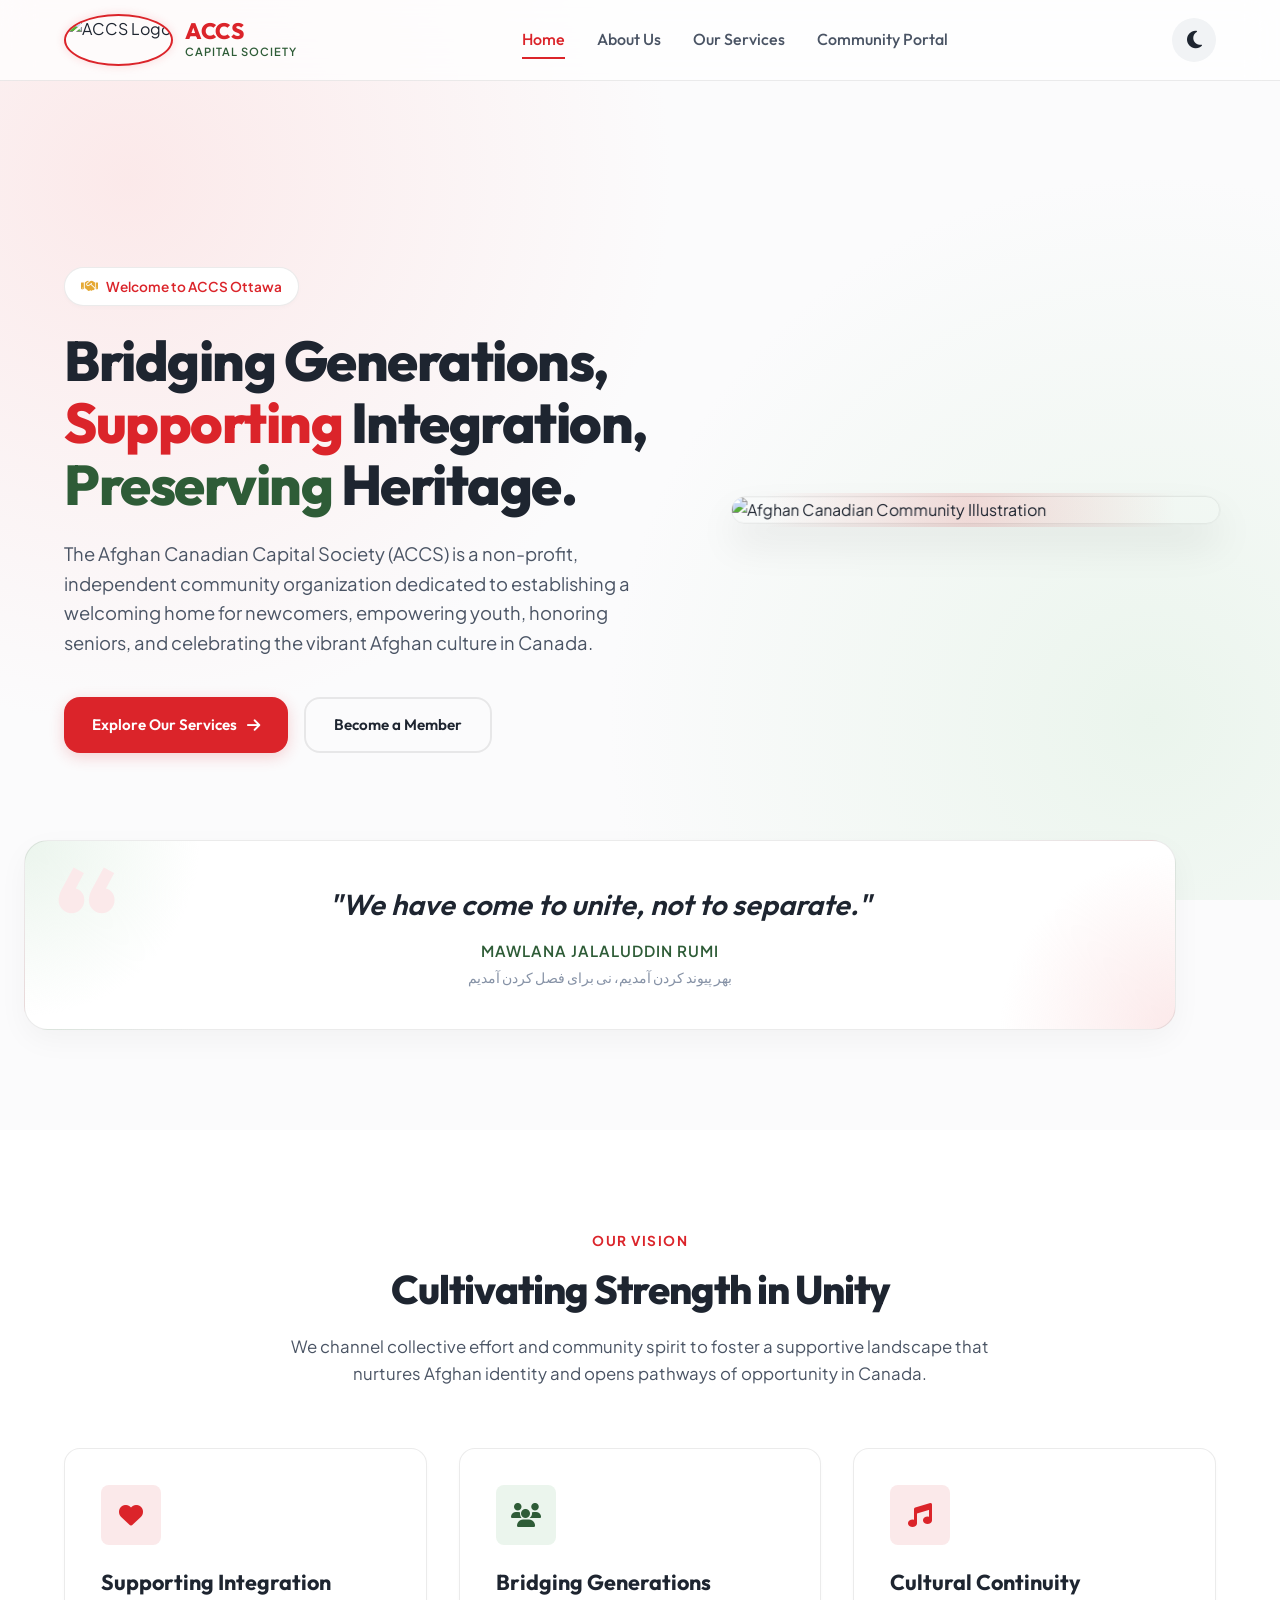
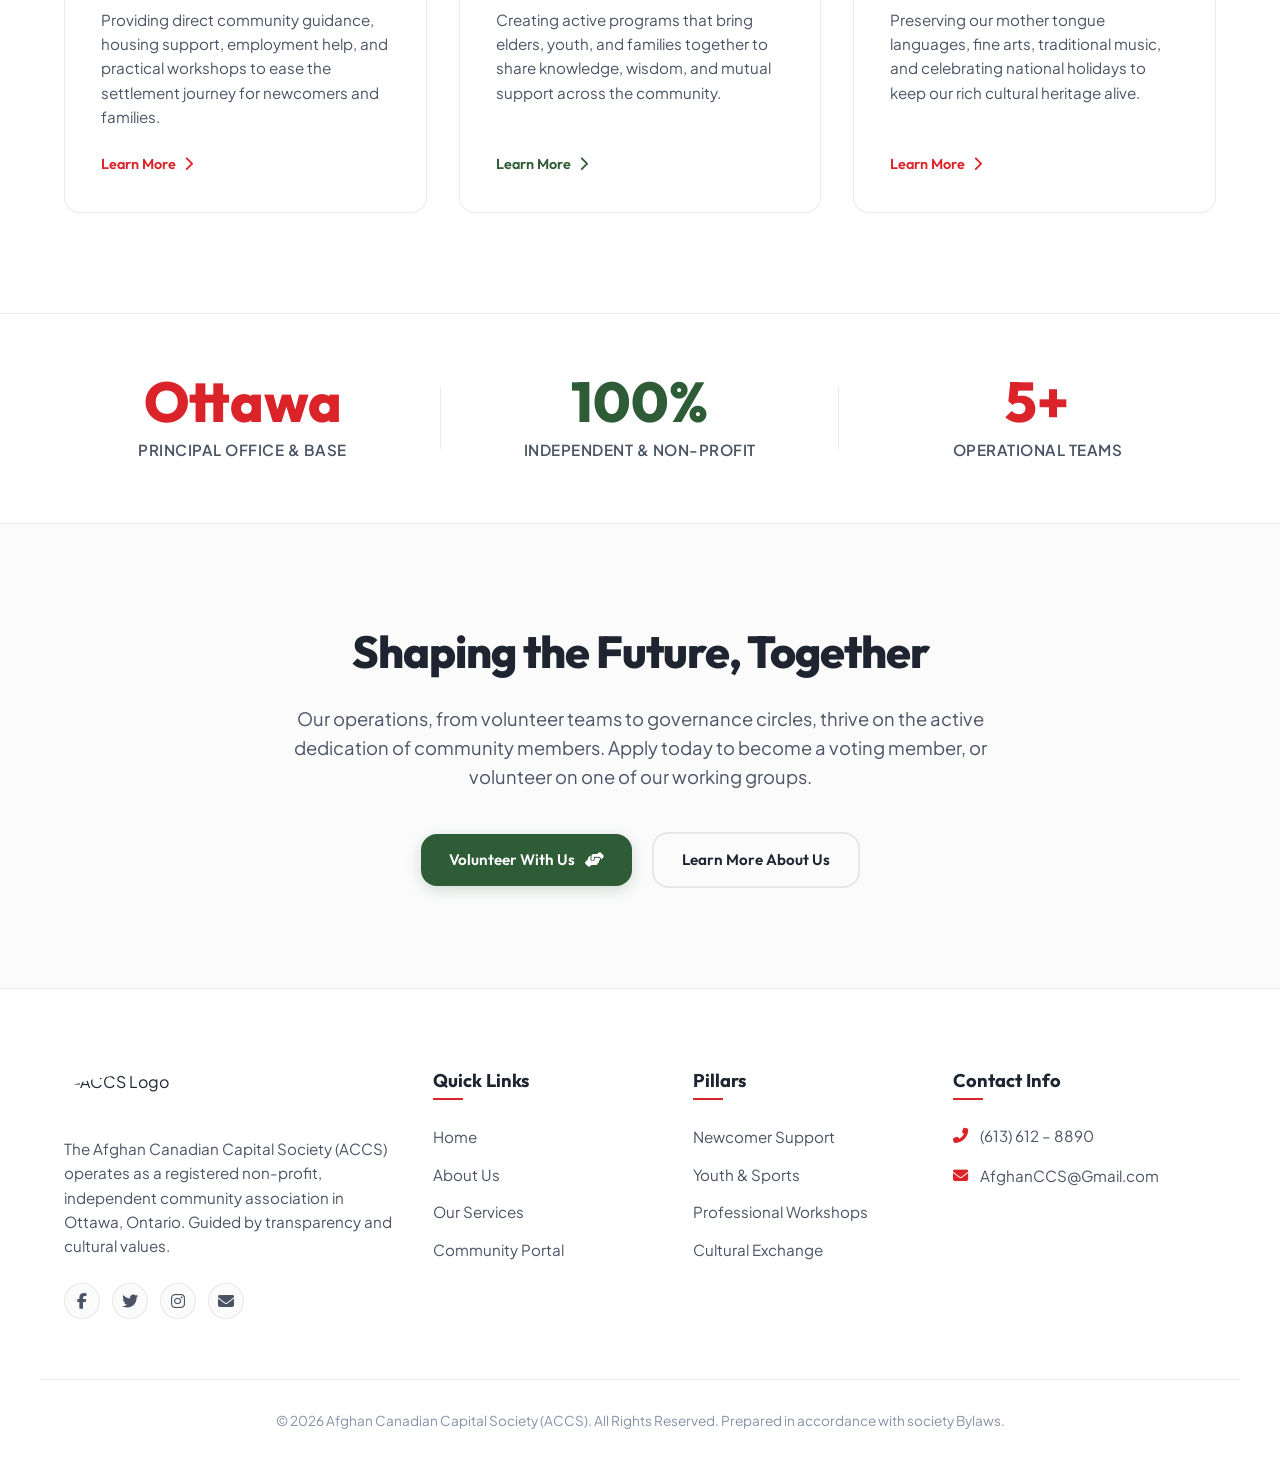
==== index.html @ e0828e0d "Add files via upload" ====
<!DOCTYPE html>
<html lang="en" data-theme="light">
<head>
  <meta charset="UTF-8">
  <meta name="viewport" content="width=device-width, initial-scale=1.0">
  <meta name="description" content="Official website of the Afghan Canadian Capital Society (ACCS) based in Ottawa. Bridging generations, preserving cultural heritage, and supporting newcomer integration.">
  <title>Afghan Canadian Capital Society | Preserving Culture, Supporting Community</title>
  <!-- CSS Stylesheet -->
  <link rel="stylesheet" href="style.css">
  <!-- FontAwesome Icons -->
  <link rel="stylesheet" href="https://cdnjs.cloudflare.com/ajax/libs/font-awesome/6.4.0/css/all.min.css">
</head>
<body>

  <!-- Translucent Navigation Header -->
  <header class="site-header" id="main-header">
    <div class="container nav-container">
      <a href="index.html" class="logo-wrapper" id="nav-logo-link">
        <img src="assets/logo.jpg" alt="ACCS Logo" id="header-logo-img">
        <div class="logo-text">
          <span class="logo-title">ACCS</span>
          <span class="logo-subtitle">Capital Society</span>
        </div>
      </a>
      
      <nav class="nav-menu" id="navigation-menu">
        <a href="index.html" class="nav-link active" id="nav-home">Home</a>
        <a href="about.html" class="nav-link" id="nav-about">About Us</a>
        <a href="services.html" class="nav-link" id="nav-services">Our Services</a>
        <a href="contact.html" class="nav-link" id="nav-portal">Community Portal</a>
      </nav>

      <div class="flex-center" style="gap: 16px;">
        <button class="theme-toggle flex-center" id="mode-toggle-btn" aria-label="Toggle Theme">
          <i class="fas fa-moon"></i>
          <i class="fas fa-sun"></i>
        </button>
        <button class="mobile-menu-toggle" id="menu-hamburger-btn" aria-label="Toggle Menu" aria-expanded="false">
          <i class="fas fa-bars"></i>
        </button>
      </div>
    </div>
  </header>

  <!-- Hero Landing Section -->
  <section class="hero-section" id="home-hero">
    <div class="container hero-grid">
      <div class="hero-content fade-in-scroll visible">
        <div class="hero-tagline">
          <i class="fas fa-handshake"></i>
          <span>Welcome to ACCS Ottawa</span>
        </div>
        <h1 class="hero-title">
          Bridging Generations, <br>
          <span class="accent-red">Supporting</span> Integration, <br>
          <span class="accent-green">Preserving</span> Heritage.
        </h1>
        <p class="hero-desc">
          The Afghan Canadian Capital Society (ACCS) is a non-profit, independent community organization dedicated to establishing a welcoming home for newcomers, empowering youth, honoring seniors, and celebrating the vibrant Afghan culture in Canada.
        </p>
        <div class="hero-cta">
          <a href="services.html" class="btn btn-primary" id="cta-explore-services">
            Explore Our Services
            <i class="fas fa-arrow-right"></i>
          </a>
          <a href="contact.html?tab=membership" class="btn btn-outline" id="cta-become-member">
            Become a Member
          </a>
        </div>
      </div>
      <div class="hero-image-container fade-in-scroll visible">
        <div class="hero-img-backdrop"></div>
        <img src="assets/images/hero_community.png" alt="Afghan Canadian Community Illustration" id="hero-main-img">
      </div>
    </div>
  </section>

  <!-- Calligraphy Quote Section -->
  <div class="container quote-container fade-in-scroll">
    <div class="quote-card" id="rumi-quote-card">
      <p class="quote-text">"We have come to unite, not to separate."</p>
      <p class="quote-author">Mawlana Jalaluddin Rumi</p>
      <p class="quote-subtext">بهر پیوند کردن آمدیم، نی برای فصل کردن آمدیم</p>
    </div>
  </div>

  <!-- Vision Pillars Section -->
  <section class="pillars-section section-padding" id="vision-pillars" style="background-color: var(--bg-secondary);">
    <div class="container">
      <div class="section-header fade-in-scroll">
        <span class="section-tag">Our Vision</span>
        <h2 class="section-title">Cultivating Strength in Unity</h2>
        <p class="section-desc">We channel collective effort and community spirit to foster a supportive landscape that nurtures Afghan identity and opens pathways of opportunity in Canada.</p>
      </div>

      <div class="grid grid-3">
        <!-- Pillar 1 -->
        <div class="service-card fade-in-scroll" id="pillar-card-1">
          <div class="service-icon flex-center">
            <i class="fas fa-heart"></i>
          </div>
          <h3 class="service-card-title">Supporting Integration</h3>
          <p class="service-card-desc">Providing direct community guidance, housing support, employment help, and practical workshops to ease the settlement journey for newcomers and families.</p>
          <a href="services.html?filter=newcomers" class="service-card-link" id="pillar-link-1">Learn More <i class="fas fa-chevron-right"></i></a>
        </div>

        <!-- Pillar 2 -->
        <div class="service-card green-theme fade-in-scroll" id="pillar-card-2">
          <div class="service-icon flex-center">
            <i class="fas fa-users"></i>
          </div>
          <h3 class="service-card-title">Bridging Generations</h3>
          <p class="service-card-desc">Creating active programs that bring elders, youth, and families together to share knowledge, wisdom, and mutual support across the community.</p>
          <a href="services.html?filter=youth" class="service-card-link" id="pillar-link-2">Learn More <i class="fas fa-chevron-right"></i></a>
        </div>

        <!-- Pillar 3 -->
        <div class="service-card fade-in-scroll" id="pillar-card-3">
          <div class="service-icon flex-center">
            <i class="fas fa-music"></i>
          </div>
          <h3 class="service-card-title">Cultural Continuity</h3>
          <p class="service-card-desc">Preserving our mother tongue languages, fine arts, traditional music, and celebrating national holidays to keep our rich cultural heritage alive.</p>
          <a href="services.html?filter=cultural" class="service-card-link" id="pillar-link-3">Learn More <i class="fas fa-chevron-right"></i></a>
        </div>
      </div>
    </div>
  </section>

  <!-- Impact Statistics Banner -->
  <section class="stats-section" id="impact-stats">
    <div class="container stats-grid">
      <div class="stat-item fade-in-scroll" id="stat-item-1">
        <div class="stat-number">Ottawa</div>
        <div class="stat-label">Principal Office & Base</div>
      </div>
      <div class="stat-item green-theme fade-in-scroll" id="stat-item-2">
        <div class="stat-number">100%</div>
        <div class="stat-label">Independent & Non-Profit</div>
      </div>
      <div class="stat-item fade-in-scroll" id="stat-item-3">
        <div class="stat-number">5+</div>
        <div class="stat-label">Operational Teams</div>
      </div>
    </div>
  </section>

  <!-- Quick Engagement / CTA banner -->
  <section class="cta-banner-section section-padding" id="join-us-banner" style="position: relative; overflow: hidden;">
    <div class="container" style="position: relative; z-index: 5; text-align: center; max-width: 800px;">
      <div class="fade-in-scroll">
        <h2 class="section-title" style="font-size: 2.8rem; margin-bottom: 24px;">Shaping the Future, Together</h2>
        <p class="section-desc" style="font-size: 1.15rem; margin-bottom: 40px; color: var(--text-secondary);">
          Our operations, from volunteer teams to governance circles, thrive on the active dedication of community members. Apply today to become a voting member, or volunteer on one of our working groups.
        </p>
        <div class="flex-center" style="gap: 20px; flex-wrap: wrap;">
          <a href="contact.html?tab=volunteer" class="btn btn-secondary" id="banner-btn-volunteer">
            Volunteer With Us
            <i class="fas fa-hands-helping"></i>
          </a>
          <a href="about.html" class="btn btn-outline" id="banner-btn-about">
            Learn More About Us
          </a>
        </div>
      </div>
    </div>
  </section>

  <!-- Success Modal for Interactive Forms -->
  <div class="modal-overlay flex-center" id="success-modal">
    <div class="modal-content" id="success-modal-content">
      <div class="modal-icon flex-center" id="success-modal-icon">
        <i class="fas fa-check"></i>
      </div>
      <h3 class="modal-title" id="modal-display-title">Submission Confirmed!</h3>
      <p class="modal-text" id="modal-display-text">Thank you. Your request has been securely processed.</p>
      <button class="btn btn-primary" id="modal-close-btn" style="width: 100%;">Continue</button>
    </div>
  </div>

  <!-- Footer Section -->
  <footer class="site-footer" id="main-footer">
    <div class="container footer-grid">
      <div class="footer-about">
        <img src="assets/logo.jpg" alt="ACCS Logo" id="footer-logo-img">
        <p>The Afghan Canadian Capital Society (ACCS) operates as a registered non-profit, independent community association in Ottawa, Ontario. Guided by transparency and cultural values.</p>
        <div class="social-links">
          <a href="https://facebook.com" class="social-link flex-center" target="_blank" aria-label="Facebook"><i class="fab fa-facebook-f"></i></a>
          <a href="https://twitter.com" class="social-link flex-center" target="_blank" aria-label="Twitter"><i class="fab fa-twitter"></i></a>
          <a href="https://instagram.com" class="social-link flex-center" target="_blank" aria-label="Instagram"><i class="fab fa-instagram"></i></a>
          <a href="mailto:AfghanCCS@Gmail.com" class="social-link flex-center" aria-label="Email"><i class="fas fa-envelope"></i></a>
        </div>
      </div>
      
      <div class="footer-column">
        <h3>Quick Links</h3>
        <ul class="footer-links">
          <li><a href="index.html" id="footer-link-home">Home</a></li>
          <li><a href="about.html" id="footer-link-about">About Us</a></li>
          <li><a href="services.html" id="footer-link-services">Our Services</a></li>
          <li><a href="contact.html" id="footer-link-portal">Community Portal</a></li>
        </ul>
      </div>

      <div class="footer-column">
        <h3>Pillars</h3>
        <ul class="footer-links">
          <li><a href="services.html?filter=newcomers" id="footer-pillar-newcomers">Newcomer Support</a></li>
          <li><a href="services.html?filter=youth" id="footer-pillar-youth">Youth & Sports</a></li>
          <li><a href="services.html?filter=professional" id="footer-pillar-prof">Professional Workshops</a></li>
          <li><a href="services.html?filter=cultural" id="footer-pillar-culture">Cultural Exchange</a></li>
        </ul>
      </div>

      <div class="footer-column">
        <h3>Contact Info</h3>
        <ul class="footer-contact">
          <li>
            <i class="fas fa-phone-alt"></i>
            <span>(613) 612 – 8890</span>
          </li>
          <li>
            <i class="fas fa-envelope"></i>
            <span>AfghanCCS@Gmail.com</span>
          </li>
        </ul>
      </div>
    </div>
    
    <div class="container footer-bottom">
      <p>&copy; 2026 Afghan Canadian Capital Society (ACCS). All Rights Reserved. Prepared in accordance with society Bylaws.</p>
    </div>
  </footer>

  <!-- Scripts -->
  <script src="main.js"></script>
</body>
</html>
---- style.css ----
/* 
 * Afghan Canadian Capital Society (ACCS) - Master Stylesheet
 * Elegant, Modern, High-End Design System
 */

@import url('https://fonts.googleapis.com/css2?family=Outfit:wght@300;400;500;600;700;800&family=Plus+Jakarta+Sans:wght@300;400;500;600;700&display=swap');

:root {
  /* Colors - Light Mode Default */
  --primary-h: 358;
  --primary-s: 72%;
  --primary-l: 50%;
  --primary: hsl(var(--primary-h), var(--primary-s), var(--primary-l)); /* #db2429 */
  --primary-light: hsl(var(--primary-h), var(--primary-s), 95%);
  --primary-hover: hsl(var(--primary-h), var(--primary-s), 42%);
  
  --secondary-h: 132;
  --secondary-s: 33%;
  --secondary-l: 27%;
  --secondary: hsl(var(--secondary-h), var(--secondary-s), var(--secondary-l)); /* #2f5d38 */
  --secondary-light: hsl(var(--secondary-h), var(--secondary-s), 94%);
  --secondary-hover: hsl(var(--secondary-h), var(--secondary-s), 18%);
  
  --accent-gold: #e5a934;
  --accent-gold-rgb: 229, 169, 52;
  --accent-sage: #5c9c6f;
  
  /* Neutrals - Light Mode */
  --bg-primary: #fbfbfc;
  --bg-secondary: #ffffff;
  --bg-tertiary: #f1f3f5;
  --bg-translucent: rgba(255, 255, 255, 0.75);
  --text-primary: #1e2530;
  --text-secondary: #4a5464;
  --text-muted: #8692a6;
  --border-color: rgba(0, 0, 0, 0.08);
  --border-glow: rgba(219, 36, 41, 0.15);
  
  /* Shadows & Blurs */
  --shadow-sm: 0 2px 4px rgba(0, 0, 0, 0.02);
  --shadow-md: 0 10px 30px rgba(0, 0, 0, 0.04);
  --shadow-lg: 0 20px 40px rgba(0, 0, 0, 0.08);
  --shadow-inset: inset 0 2px 4px rgba(0, 0, 0, 0.05);
  --blur-amount: blur(16px);
  --radius-sm: 8px;
  --radius-md: 16px;
  --radius-lg: 24px;
  --radius-xl: 32px;
  
  /* Animation */
  --transition-fast: 0.2s cubic-bezier(0.4, 0, 0.2, 1);
  --transition-normal: 0.35s cubic-bezier(0.4, 0, 0.2, 1);
  --transition-slow: 0.6s cubic-bezier(0.4, 0, 0.2, 1);
  
  /* Font Family */
  --font-header: 'Outfit', sans-serif;
  --font-body: 'Plus Jakarta Sans', sans-serif;
}

[data-theme="dark"] {
  /* Neutrals - Dark Mode */
  --bg-primary: #0a0e14;
  --bg-secondary: #121822;
  --bg-tertiary: #19212f;
  --bg-translucent: rgba(18, 24, 34, 0.75);
  --text-primary: #f3f4f6;
  --text-secondary: #abb2bf;
  --text-muted: #677182;
  --border-color: rgba(255, 255, 255, 0.06);
  --border-glow: rgba(219, 36, 41, 0.3);
  
  --primary-light: rgba(219, 36, 41, 0.15);
  --secondary-light: rgba(47, 93, 56, 0.15);
  
  --shadow-sm: 0 2px 4px rgba(0, 0, 0, 0.2);
  --shadow-md: 0 10px 30px rgba(0, 0, 0, 0.4);
  --shadow-lg: 0 20px 40px rgba(0, 0, 0, 0.5);
}

/* Global Reset */
* {
  box-sizing: border-box;
  margin: 0;
  padding: 0;
  scroll-behavior: smooth;
}

body {
  background-color: var(--bg-primary);
  color: var(--text-primary);
  font-family: var(--font-body);
  line-height: 1.6;
  overflow-x: hidden;
  transition: background-color var(--transition-normal), color var(--transition-normal);
}

h1, h2, h3, h4, h5, h6 {
  font-family: var(--font-header);
  color: var(--text-primary);
  font-weight: 700;
  line-height: 1.25;
}

a {
  text-decoration: none;
  color: inherit;
  transition: color var(--transition-fast);
}

ul {
  list-style: none;
}

img {
  max-width: 100%;
  height: auto;
  display: block;
}

button, input, textarea, select {
  font-family: inherit;
  font-size: inherit;
  outline: none;
  border: none;
}

/* Scrollbar Customization */
::-webkit-scrollbar {
  width: 10px;
}

::-webkit-scrollbar-track {
  background: var(--bg-primary);
}

::-webkit-scrollbar-thumb {
  background: var(--border-color);
  border-radius: 5px;
  border: 2px solid var(--bg-primary);
}

::-webkit-scrollbar-thumb:hover {
  background: var(--text-muted);
}

/* Layout Utilities */
.container {
  width: 100%;
  max-width: 1200px;
  margin: 0 auto;
  padding: 0 24px;
}

.grid {
  display: grid;
  gap: 32px;
}

.grid-2 {
  grid-template-columns: repeat(auto-fit, minmax(320px, 1fr));
}

.grid-3 {
  grid-template-columns: repeat(auto-fit, minmax(280px, 1fr));
}

.grid-4 {
  grid-template-columns: repeat(auto-fit, minmax(220px, 1fr));
}

.flex-center {
  display: flex;
  align-items: center;
  justify-content: center;
}

.flex-between {
  display: flex;
  align-items: center;
  justify-content: space-between;
}

.section-padding {
  padding: 100px 0;
}

@media (max-width: 768px) {
  .section-padding {
    padding: 60px 0;
  }
}

/* Header & Navigation Styles */
header.site-header {
  position: fixed;
  top: 0;
  left: 0;
  width: 100%;
  z-index: 1000;
  background-color: var(--bg-translucent);
  backdrop-filter: var(--blur-amount);
  -webkit-backdrop-filter: var(--blur-amount);
  border-bottom: 1px solid var(--border-color);
  transition: background-color var(--transition-normal), transform var(--transition-normal);
}

header.site-header.scrolled {
  box-shadow: var(--shadow-md);
}

.nav-container {
  height: 80px;
  display: flex;
  align-items: center;
  justify-content: space-between;
}

.logo-wrapper {
  display: flex;
  align-items: center;
  gap: 12px;
}

.logo-wrapper img {
  height: 52px;
  width: auto;
  border-radius: 50%;
  border: 2px solid var(--primary);
  box-shadow: 0 0 10px var(--border-glow);
}

.logo-text {
  display: flex;
  flex-direction: column;
}

.logo-title {
  font-family: var(--font-header);
  font-size: 1.4rem;
  font-weight: 800;
  letter-spacing: -0.5px;
  color: var(--primary);
  line-height: 1.1;
}

.logo-subtitle {
  font-size: 0.7rem;
  font-weight: 600;
  text-transform: uppercase;
  letter-spacing: 1px;
  color: var(--secondary);
}

.nav-menu {
  display: flex;
  align-items: center;
  gap: 32px;
}

.nav-link {
  font-family: var(--font-header);
  font-weight: 500;
  font-size: 1rem;
  color: var(--text-secondary);
  position: relative;
  padding: 6px 0;
}

.nav-link:hover, .nav-link.active {
  color: var(--primary);
}

.nav-link::after {
  content: '';
  position: absolute;
  bottom: 0;
  left: 0;
  width: 0;
  height: 2px;
  background-color: var(--primary);
  transition: width var(--transition-fast);
}

.nav-link:hover::after, .nav-link.active::after {
  width: 100%;
}

/* Theme Toggle Button */
.theme-toggle {
  background: var(--bg-tertiary);
  width: 44px;
  height: 44px;
  border-radius: 50%;
  cursor: pointer;
  color: var(--text-primary);
  transition: background var(--transition-fast), transform var(--transition-fast);
}

.theme-toggle:hover {
  background: var(--border-color);
  transform: scale(1.05);
}

.theme-toggle i {
  font-size: 1.25rem;
}

.theme-toggle .fa-sun {
  display: none;
}

[data-theme="dark"] .theme-toggle .fa-sun {
  display: block;
}

[data-theme="dark"] .theme-toggle .fa-moon {
  display: none;
}

/* Mobile Menu Button */
.mobile-menu-toggle {
  display: none;
  background: none;
  font-size: 1.5rem;
  color: var(--text-primary);
  cursor: pointer;
}

@media (max-width: 992px) {
  .mobile-menu-toggle {
    display: block;
  }
  
  .nav-menu {
    position: fixed;
    top: 80px;
    right: -100%;
    width: 280px;
    height: calc(100vh - 80px);
    background-color: var(--bg-secondary);
    border-left: 1px solid var(--border-color);
    flex-direction: column;
    align-items: flex-start;
    padding: 40px 30px;
    gap: 24px;
    transition: right var(--transition-normal);
    box-shadow: var(--shadow-lg);
  }
  
  .nav-menu.active {
    right: 0;
  }
  
  .nav-link {
    font-size: 1.1rem;
    width: 100%;
  }
}

/* Buttons Styles */
.btn {
  display: inline-flex;
  align-items: center;
  gap: 10px;
  padding: 14px 28px;
  border-radius: var(--radius-md);
  font-family: var(--font-header);
  font-weight: 600;
  font-size: 0.95rem;
  cursor: pointer;
  transition: transform var(--transition-fast), box-shadow var(--transition-fast), background var(--transition-fast), color var(--transition-fast);
}

.btn-primary {
  background-color: var(--primary);
  color: #ffffff;
  box-shadow: 0 4px 15px rgba(219, 36, 41, 0.2);
}

.btn-primary:hover {
  background-color: var(--primary-hover);
  box-shadow: 0 6px 20px rgba(219, 36, 41, 0.35);
  transform: translateY(-2px);
}

.btn-secondary {
  background-color: var(--secondary);
  color: #ffffff;
  box-shadow: 0 4px 15px rgba(47, 93, 56, 0.2);
}

.btn-secondary:hover {
  background-color: var(--secondary-hover);
  box-shadow: 0 6px 20px rgba(47, 93, 56, 0.35);
  transform: translateY(-2px);
}

.btn-outline {
  background-color: transparent;
  color: var(--text-primary);
  border: 2px solid var(--border-color);
}

.btn-outline:hover {
  border-color: var(--primary);
  color: var(--primary);
  background-color: var(--primary-light);
  transform: translateY(-2px);
}

/* Hero Section */
.hero-section {
  position: relative;
  min-height: 100vh;
  padding-top: 120px;
  display: flex;
  align-items: center;
  overflow: hidden;
  background: radial-gradient(circle at 10% 20%, var(--primary-light) 0%, transparent 40%),
              radial-gradient(circle at 90% 80%, var(--secondary-light) 0%, transparent 40%);
}

.hero-grid {
  display: grid;
  grid-template-columns: 1.1fr 0.9fr;
  align-items: center;
  gap: 60px;
}

@media (max-width: 992px) {
  .hero-section {
    min-height: auto;
    padding: 140px 0 80px 0;
  }
  .hero-grid {
    grid-template-columns: 1fr;
    gap: 40px;
    text-align: center;
  }
}

.hero-tagline {
  display: inline-flex;
  align-items: center;
  gap: 8px;
  background: var(--bg-secondary);
  border: 1px solid var(--border-color);
  padding: 8px 16px;
  border-radius: 100px;
  font-size: 0.85rem;
  font-weight: 600;
  color: var(--primary);
  margin-bottom: 24px;
  box-shadow: var(--shadow-sm);
}

.hero-tagline i {
  color: var(--accent-gold);
}

.hero-title {
  font-size: 3.5rem;
  font-weight: 800;
  letter-spacing: -1.5px;
  line-height: 1.1;
  margin-bottom: 24px;
}

.hero-title span.accent-red {
  color: var(--primary);
}

.hero-title span.accent-green {
  color: var(--secondary);
}

.hero-desc {
  font-size: 1.15rem;
  color: var(--text-secondary);
  margin-bottom: 40px;
  max-width: 600px;
}

@media (max-width: 992px) {
  .hero-desc {
    margin-left: auto;
    margin-right: auto;
  }
}

.hero-cta {
  display: flex;
  gap: 16px;
}

@media (max-width: 576px) {
  .hero-cta {
    flex-direction: column;
    gap: 12px;
  }
}

.hero-image-container {
  position: relative;
}

.hero-img-backdrop {
  position: absolute;
  top: -10%;
  left: -10%;
  width: 120%;
  height: 120%;
  background: radial-gradient(circle, var(--border-glow) 0%, transparent 70%);
  z-index: -1;
}

.hero-image-container img {
  border-radius: var(--radius-lg);
  box-shadow: var(--shadow-lg);
  border: 1px solid var(--border-color);
  transform: perspective(1000px) rotateY(-5deg) rotateX(5deg);
  transition: transform var(--transition-slow);
}

.hero-image-container:hover img {
  transform: perspective(1000px) rotateY(0deg) rotateX(0deg);
}

/* Calligraphy Quote Card */
.quote-container {
  margin: -60px 0 100px 0;
  position: relative;
  z-index: 10;
}

@media (max-width: 768px) {
  .quote-container {
    margin: -30px 0 60px 0;
  }
}

.quote-card {
  background: var(--bg-secondary);
  border: 1px solid var(--border-color);
  border-radius: var(--radius-lg);
  padding: 40px;
  text-align: center;
  box-shadow: var(--shadow-md);
  position: relative;
  overflow: hidden;
  background-image: radial-gradient(circle at 100% 100%, var(--primary-light) 0%, transparent 15%),
                    radial-gradient(circle at 0% 0%, var(--secondary-light) 0%, transparent 15%);
}

.quote-card::before {
  content: "“";
  position: absolute;
  top: 10px;
  left: 30px;
  font-family: var(--font-header);
  font-size: 8rem;
  font-weight: 800;
  color: var(--primary-light);
  line-height: 1;
}

.quote-text {
  font-family: var(--font-header);
  font-size: 1.8rem;
  font-weight: 600;
  font-style: italic;
  color: var(--text-primary);
  margin-bottom: 12px;
  position: relative;
}

.quote-author {
  font-size: 0.95rem;
  font-weight: 600;
  color: var(--secondary);
  text-transform: uppercase;
  letter-spacing: 1px;
}

.quote-subtext {
  font-size: 0.85rem;
  color: var(--text-muted);
  margin-top: 4px;
}

/* Section Header Styles */
.section-header {
  text-align: center;
  max-width: 700px;
  margin: 0 auto 60px auto;
}

.section-tag {
  font-size: 0.85rem;
  font-weight: 700;
  text-transform: uppercase;
  color: var(--primary);
  letter-spacing: 1.5px;
  margin-bottom: 12px;
  display: block;
}

.section-title {
  font-size: 2.5rem;
  font-weight: 800;
  letter-spacing: -1px;
  margin-bottom: 20px;
}

.section-desc {
  font-size: 1.05rem;
  color: var(--text-secondary);
}

/* Services Feature Grid */
.service-card {
  background: var(--bg-secondary);
  border: 1px solid var(--border-color);
  border-radius: var(--radius-md);
  padding: 36px;
  transition: transform var(--transition-normal), box-shadow var(--transition-normal), border-color var(--transition-normal);
  position: relative;
  overflow: hidden;
  box-shadow: var(--shadow-sm);
  display: flex;
  flex-direction: column;
  height: 100%;
}

.service-card::after {
  content: '';
  position: absolute;
  bottom: 0;
  left: 0;
  width: 100%;
  height: 4px;
  background: linear-gradient(90deg, var(--primary), var(--secondary));
  opacity: 0;
  transition: opacity var(--transition-fast);
}

.service-card:hover {
  transform: translateY(-8px);
  box-shadow: var(--shadow-lg);
  border-color: var(--border-glow);
}

.service-card:hover::after {
  opacity: 1;
}

.service-icon {
  width: 60px;
  height: 60px;
  background: var(--primary-light);
  border-radius: var(--radius-sm);
  color: var(--primary);
  font-size: 1.5rem;
  margin-bottom: 24px;
  transition: transform var(--transition-normal), background var(--transition-normal);
}

.service-card:hover .service-icon {
  transform: scale(1.1) rotate(5deg);
  background: var(--primary);
  color: #ffffff;
}

.service-card.green-theme .service-icon {
  background: var(--secondary-light);
  color: var(--secondary);
}

.service-card.green-theme:hover .service-icon {
  background: var(--secondary);
  color: #ffffff;
}

.service-card-title {
  font-size: 1.35rem;
  font-weight: 700;
  margin-bottom: 12px;
}

.service-card-desc {
  color: var(--text-secondary);
  font-size: 0.95rem;
  margin-bottom: 24px;
  flex-grow: 1;
}

.service-card-link {
  display: inline-flex;
  align-items: center;
  gap: 8px;
  font-family: var(--font-header);
  font-weight: 600;
  font-size: 0.9rem;
  color: var(--primary);
}

.service-card.green-theme .service-card-link {
  color: var(--secondary);
}

.service-card-link i {
  transition: transform var(--transition-fast);
}

.service-card:hover .service-card-link i {
  transform: translateX(4px);
}

/* Impact Statistics Counters */
.stats-section {
  background-color: var(--bg-secondary);
  border-top: 1px solid var(--border-color);
  border-bottom: 1px solid var(--border-color);
  padding: 60px 0;
}

.stats-grid {
  display: grid;
  grid-template-columns: repeat(auto-fit, minmax(200px, 1fr));
  gap: 40px;
  text-align: center;
}

.stat-item {
  position: relative;
}

.stat-item:not(:last-child)::after {
  content: '';
  position: absolute;
  right: -20px;
  top: 15%;
  height: 70%;
  width: 1px;
  background-color: var(--border-color);
}

@media (max-width: 768px) {
  .stat-item:not(:last-child)::after {
    display: none;
  }
}

.stat-number {
  font-family: var(--font-header);
  font-size: 3.5rem;
  font-weight: 800;
  color: var(--primary);
  line-height: 1;
  margin-bottom: 8px;
}

.stat-item.green-theme .stat-number {
  color: var(--secondary);
}

.stat-label {
  font-size: 0.95rem;
  font-weight: 600;
  text-transform: uppercase;
  letter-spacing: 0.5px;
  color: var(--text-secondary);
}

/* Dynamic Interactive Services Filters */
.filters-container {
  display: flex;
  justify-content: center;
  flex-wrap: wrap;
  gap: 12px;
  margin-bottom: 48px;
}

.filter-btn {
  padding: 10px 20px;
  background: var(--bg-secondary);
  border: 1px solid var(--border-color);
  border-radius: 100px;
  font-family: var(--font-header);
  font-weight: 600;
  font-size: 0.9rem;
  color: var(--text-secondary);
  cursor: pointer;
  transition: all var(--transition-fast);
  box-shadow: var(--shadow-sm);
}

.filter-btn:hover {
  background: var(--bg-tertiary);
  color: var(--text-primary);
  transform: translateY(-1px);
}

.filter-btn.active {
  background: var(--primary);
  color: #ffffff;
  border-color: var(--primary);
  box-shadow: 0 4px 12px rgba(219, 36, 41, 0.2);
}

.filter-btn.active.green-theme {
  background: var(--secondary);
  border-color: var(--secondary);
  box-shadow: 0 4px 12px rgba(47, 93, 56, 0.2);
}

.search-bar-container {
  max-width: 500px;
  margin: 0 auto 50px auto;
  position: relative;
}

.search-input {
  width: 100%;
  padding: 16px 24px 16px 54px;
  border-radius: 100px;
  background: var(--bg-secondary);
  border: 1px solid var(--border-color);
  color: var(--text-primary);
  box-shadow: var(--shadow-sm);
  transition: all var(--transition-fast);
}

.search-input:focus {
  border-color: var(--primary);
  box-shadow: 0 0 0 4px var(--border-glow);
}

.search-bar-container i {
  position: absolute;
  left: 22px;
  top: 50%;
  transform: translateY(-50%);
  color: var(--text-muted);
  font-size: 1.1rem;
}

/* About/Governance Tree Structure */
.org-tree-section {
  background: var(--bg-secondary);
  border-radius: var(--radius-lg);
  padding: 60px 40px;
  box-shadow: var(--shadow-md);
  border: 1px solid var(--border-color);
  margin-top: 40px;
}

@media (max-width: 768px) {
  .org-tree-section {
    padding: 40px 20px;
  }
}

.tree-node {
  background: var(--bg-primary);
  border: 1px solid var(--border-color);
  border-radius: var(--radius-md);
  padding: 24px;
  text-align: center;
  position: relative;
  transition: all var(--transition-normal);
}

.tree-node:hover {
  transform: translateY(-4px);
  box-shadow: var(--shadow-md);
  border-color: var(--primary);
}

.tree-node.secondary-node:hover {
  border-color: var(--secondary);
}

.tree-title {
  font-family: var(--font-header);
  font-size: 1.25rem;
  font-weight: 700;
  margin-bottom: 8px;
  color: var(--primary);
}

.tree-node.secondary-node .tree-title {
  color: var(--secondary);
}

.tree-desc {
  font-size: 0.9rem;
  color: var(--text-secondary);
}

.tree-connector {
  width: 2px;
  height: 40px;
  background-color: var(--border-color);
  margin: 0 auto;
}

.tree-row {
  display: grid;
  grid-template-columns: repeat(auto-fit, minmax(220px, 1fr));
  gap: 24px;
}

/* Multi-tab interactive Portal Forms */
.portal-tabs {
  display: flex;
  border-bottom: 2px solid var(--border-color);
  margin-bottom: 40px;
  overflow-x: auto;
  gap: 8px;
}

.tab-btn {
  padding: 16px 24px;
  background: none;
  font-family: var(--font-header);
  font-weight: 600;
  font-size: 1.05rem;
  color: var(--text-muted);
  cursor: pointer;
  position: relative;
  white-space: nowrap;
  transition: color var(--transition-fast);
}

.tab-btn:hover {
  color: var(--primary);
}

.tab-btn.active {
  color: var(--primary);
}

.tab-btn::after {
  content: '';
  position: absolute;
  bottom: -2px;
  left: 0;
  width: 0;
  height: 2px;
  background-color: var(--primary);
  transition: width var(--transition-fast);
}

.tab-btn.active::after {
  width: 100%;
}

.portal-form-pane {
  display: none;
}

.portal-form-pane.active {
  display: block;
  animation: fadeIn var(--transition-normal) forwards;
}

/* Forms Styling */
.form-card {
  background: var(--bg-secondary);
  border: 1px solid var(--border-color);
  border-radius: var(--radius-lg);
  padding: 48px;
  box-shadow: var(--shadow-md);
}

@media (max-width: 768px) {
  .form-card {
    padding: 30px 20px;
  }
}

.form-row {
  display: grid;
  grid-template-columns: 1fr 1fr;
  gap: 24px;
  margin-bottom: 24px;
}

@media (max-width: 768px) {
  .form-row {
    grid-template-columns: 1fr;
    gap: 20px;
    margin-bottom: 20px;
  }
}

.form-group {
  display: flex;
  flex-direction: column;
  gap: 8px;
  margin-bottom: 24px;
}

.form-group.full-width {
  grid-column: 1 / -1;
}

.form-label {
  font-size: 0.9rem;
  font-weight: 600;
  color: var(--text-secondary);
}

.form-input {
  width: 100%;
  padding: 14px 20px;
  border-radius: var(--radius-sm);
  background: var(--bg-primary);
  border: 1px solid var(--border-color);
  color: var(--text-primary);
  transition: all var(--transition-fast);
}

.form-input:focus {
  border-color: var(--primary);
  background: var(--bg-secondary);
  box-shadow: 0 0 0 3px var(--border-glow);
}

textarea.form-input {
  min-height: 120px;
  resize: vertical;
}

.form-checkbox-group {
  display: flex;
  align-items: flex-start;
  gap: 12px;
  margin-bottom: 24px;
}

.form-checkbox-group input[type="checkbox"] {
  width: 18px;
  height: 18px;
  accent-color: var(--primary);
  cursor: pointer;
  margin-top: 3px;
}

.form-checkbox-group label {
  font-size: 0.9rem;
  color: var(--text-secondary);
  cursor: pointer;
}

/* Contact Info Sidebar Cards */
.contact-info-card {
  background: var(--bg-secondary);
  border: 1px solid var(--border-color);
  border-radius: var(--radius-md);
  padding: 30px;
  margin-bottom: 24px;
  box-shadow: var(--shadow-sm);
  display: flex;
  gap: 20px;
  align-items: flex-start;
}

.contact-info-icon {
  width: 48px;
  height: 48px;
  background: var(--primary-light);
  border-radius: 50%;
  color: var(--primary);
  font-size: 1.2rem;
  flex-shrink: 0;
}

.contact-info-details h4 {
  font-size: 1.1rem;
  font-weight: 700;
  margin-bottom: 6px;
}

.contact-info-details p, .contact-info-details a {
  font-size: 0.95rem;
  color: var(--text-secondary);
}

.contact-info-details a:hover {
  color: var(--primary);
}

/* Map placeholder mockup styling */
.map-container {
  height: 300px;
  width: 100%;
  background-color: var(--bg-tertiary);
  border-radius: var(--radius-md);
  border: 1px solid var(--border-color);
  overflow: hidden;
  position: relative;
}

.map-container img {
  width: 100%;
  height: 100%;
  object-fit: cover;
  opacity: 0.7;
}

.map-marker {
  position: absolute;
  top: 50%;
  left: 50%;
  transform: translate(-50%, -50%);
  text-align: center;
}

.map-marker i {
  font-size: 2.5rem;
  color: var(--primary);
  animation: bounce 2s infinite;
}

.map-popup {
  background: var(--bg-secondary);
  padding: 10px 16px;
  border-radius: var(--radius-sm);
  box-shadow: var(--shadow-md);
  border: 1px solid var(--border-color);
  font-family: var(--font-header);
  font-size: 0.85rem;
  font-weight: 600;
  margin-top: 8px;
}

/* Success Modal Notification */
.modal-overlay {
  position: fixed;
  top: 0;
  left: 0;
  width: 100%;
  height: 100%;
  background: rgba(0, 0, 0, 0.4);
  backdrop-filter: blur(8px);
  z-index: 2000;
  opacity: 0;
  visibility: hidden;
  transition: opacity var(--transition-normal), visibility var(--transition-normal);
}

.modal-overlay.active {
  opacity: 1;
  visibility: visible;
}

.modal-content {
  background: var(--bg-secondary);
  border-radius: var(--radius-lg);
  border: 1px solid var(--border-color);
  width: 90%;
  max-width: 480px;
  padding: 40px;
  text-align: center;
  box-shadow: var(--shadow-lg);
  transform: scale(0.9) translateY(20px);
  transition: transform var(--transition-normal);
}

.modal-overlay.active .modal-content {
  transform: scale(1) translateY(0);
}

.modal-icon {
  width: 80px;
  height: 80px;
  background: var(--secondary-light);
  color: var(--secondary);
  font-size: 2.2rem;
  border-radius: 50%;
  margin: 0 auto 24px auto;
}

.modal-title {
  font-size: 1.75rem;
  font-weight: 800;
  margin-bottom: 12px;
}

.modal-text {
  color: var(--text-secondary);
  font-size: 0.95rem;
  margin-bottom: 30px;
}

/* Scroll Fade In Animation Classes */
.fade-in-scroll {
  opacity: 0;
  transform: translateY(30px);
  transition: opacity var(--transition-slow), transform var(--transition-slow);
}

.fade-in-scroll.visible {
  opacity: 1;
  transform: translateY(0);
}

/* Footer Section */
footer.site-footer {
  background-color: var(--bg-secondary);
  border-top: 1px solid var(--border-color);
  padding: 80px 0 40px 0;
}

.footer-grid {
  display: grid;
  grid-template-columns: 1.5fr 1fr 1fr 1.2fr;
  gap: 40px;
  margin-bottom: 60px;
}

@media (max-width: 992px) {
  .footer-grid {
    grid-template-columns: repeat(2, 1fr);
    gap: 30px;
  }
}

@media (max-width: 576px) {
  .footer-grid {
    grid-template-columns: 1fr;
    gap: 30px;
  }
}

.footer-about img {
  height: 48px;
  border-radius: 50%;
  margin-bottom: 20px;
}

.footer-about p {
  font-size: 0.95rem;
  color: var(--text-secondary);
  margin-bottom: 24px;
}

.social-links {
  display: flex;
  gap: 12px;
}

.social-link {
  width: 36px;
  height: 36px;
  background: var(--bg-primary);
  border: 1px solid var(--border-color);
  border-radius: 50%;
  font-size: 1rem;
  color: var(--text-secondary);
  transition: all var(--transition-fast);
}

.social-link:hover {
  background: var(--primary);
  color: #ffffff;
  border-color: var(--primary);
  transform: translateY(-2px);
}

.footer-column h3 {
  font-size: 1.15rem;
  font-weight: 700;
  margin-bottom: 24px;
  position: relative;
  padding-bottom: 8px;
}

.footer-column h3::after {
  content: '';
  position: absolute;
  bottom: 0;
  left: 0;
  width: 30px;
  height: 2px;
  background-color: var(--primary);
}

.footer-links li {
  margin-bottom: 12px;
}

.footer-links a {
  font-size: 0.95rem;
  color: var(--text-secondary);
}

.footer-links a:hover {
  color: var(--primary);
  padding-left: 4px;
}

.footer-contact li {
  display: flex;
  align-items: flex-start;
  gap: 12px;
  font-size: 0.95rem;
  color: var(--text-secondary);
  margin-bottom: 16px;
}

.footer-contact i {
  color: var(--primary);
  margin-top: 4px;
}

.footer-bottom {
  border-top: 1px solid var(--border-color);
  padding-top: 30px;
  text-align: center;
}

.footer-bottom p {
  font-size: 0.85rem;
  color: var(--text-muted);
}

/* Animations */
@keyframes fadeIn {
  from { opacity: 0; transform: translateY(10px); }
  to { opacity: 1; transform: translateY(0); }
}

@keyframes bounce {
  0%, 100% { transform: translateY(-50%) translateY(0); }
  50% { transform: translateY(-50%) translateY(-10px); }
}

@keyframes spin {
  0% { transform: rotate(0deg); }
  100% { transform: rotate(360deg); }
}
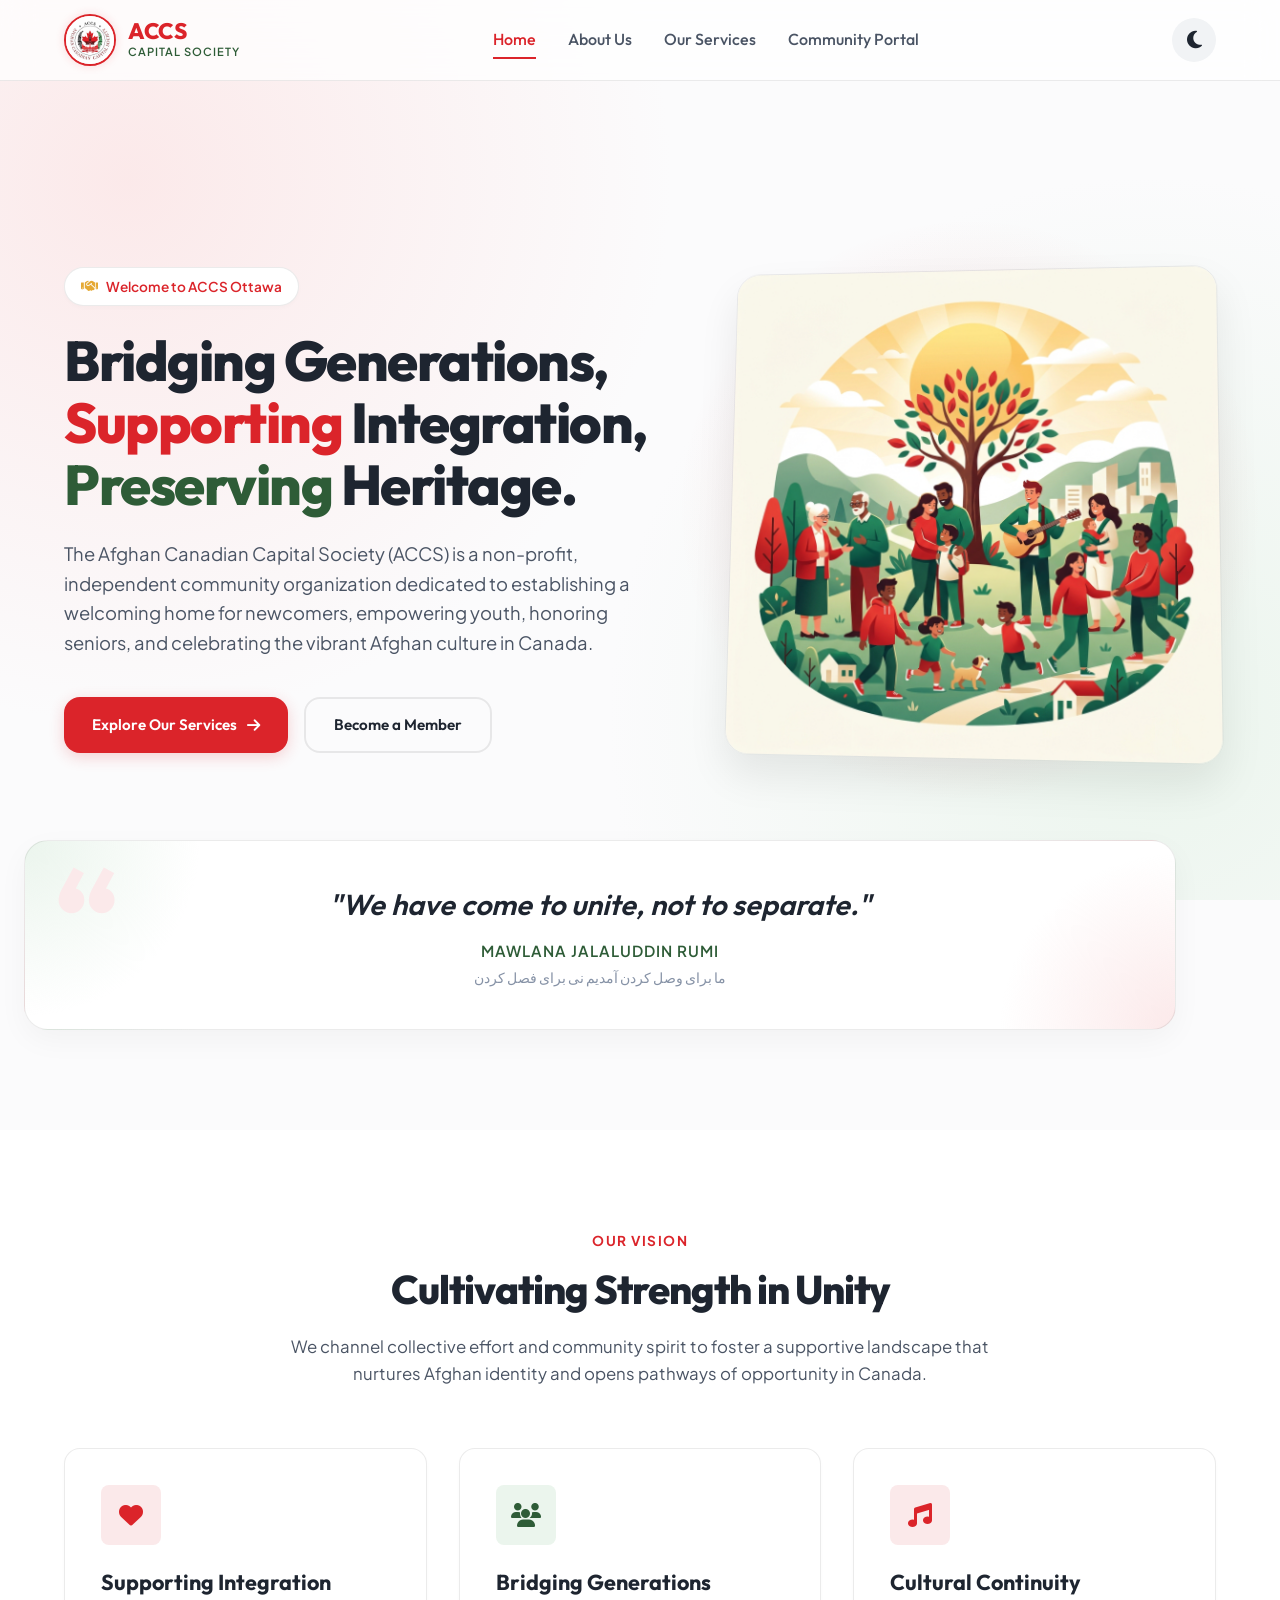
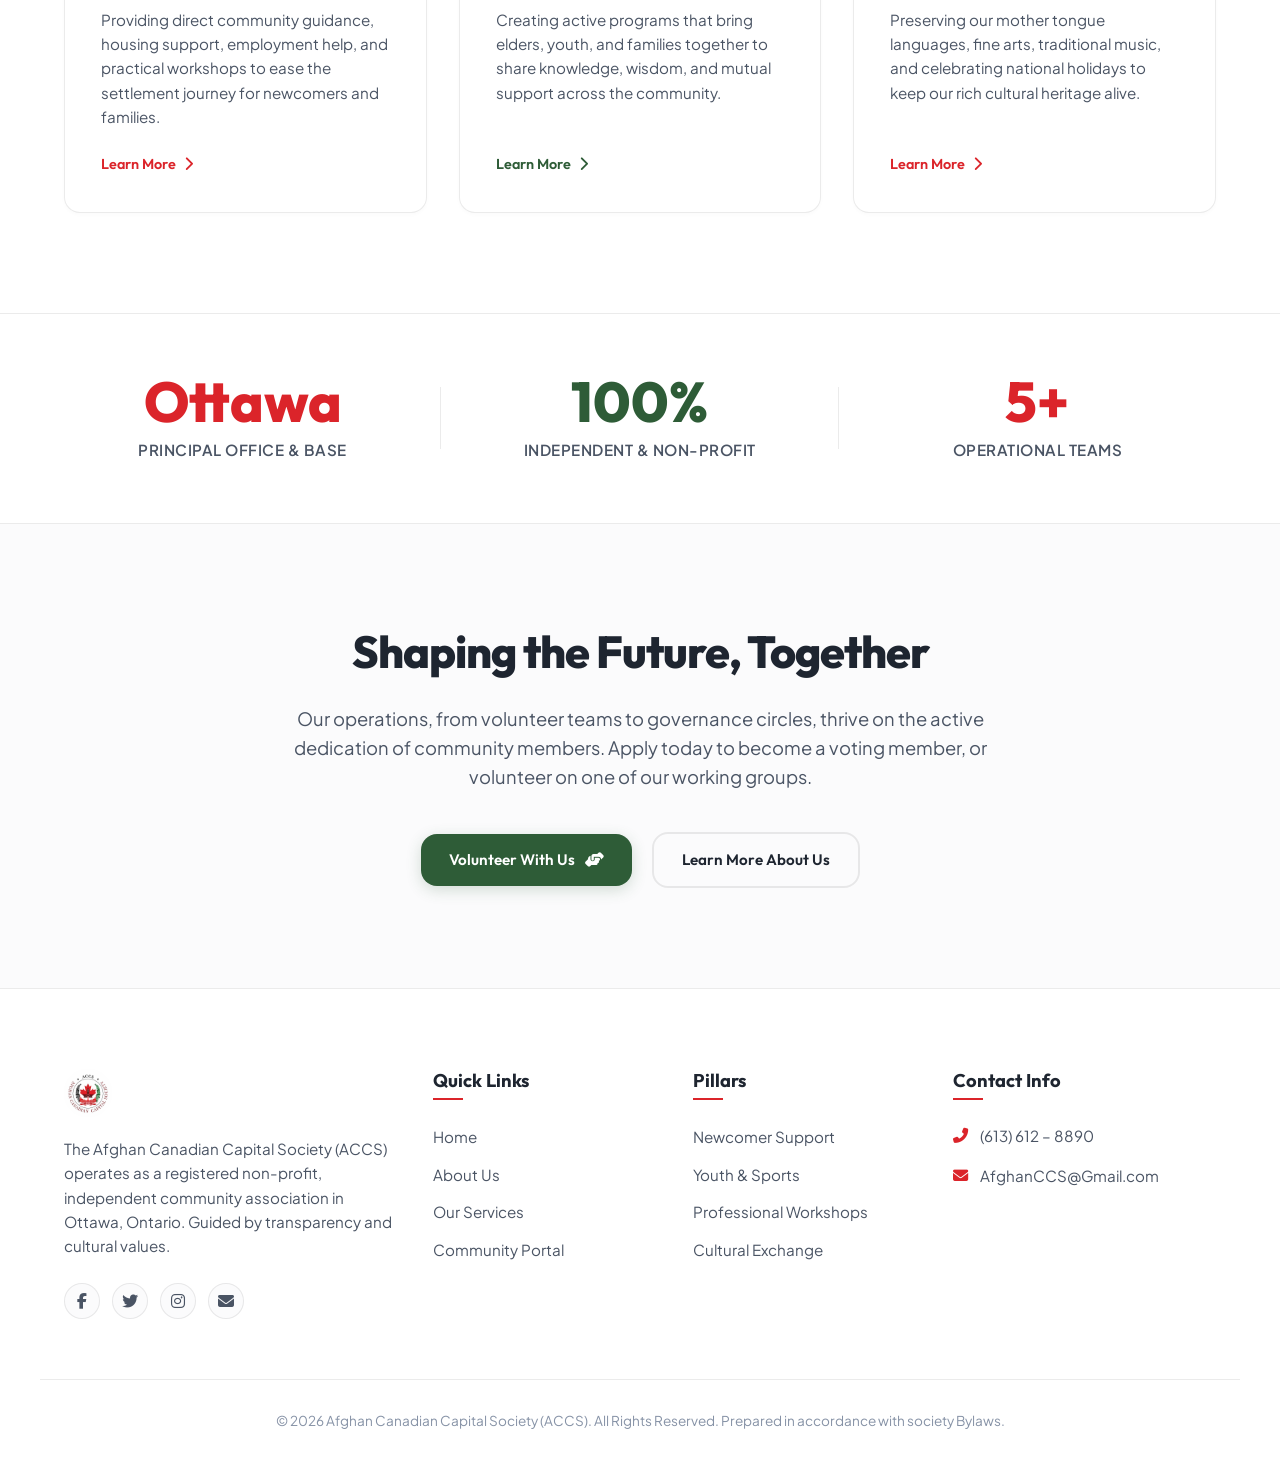
==== commit 059f73d8: "Update index.html" ====
--- a/index.html
+++ b/index.html
@@ -80,7 +80,7 @@
     <div class="quote-card" id="rumi-quote-card">
       <p class="quote-text">"We have come to unite, not to separate."</p>
       <p class="quote-author">Mawlana Jalaluddin Rumi</p>
-      <p class="quote-subtext">بهر پیوند کردن آمدیم، نی برای فصل کردن آمدیم</p>
+      <p class="quote-subtext">ما برای وصل كردن آمديم نی برای فصل کردن</p>
     </div>
   </div>
 
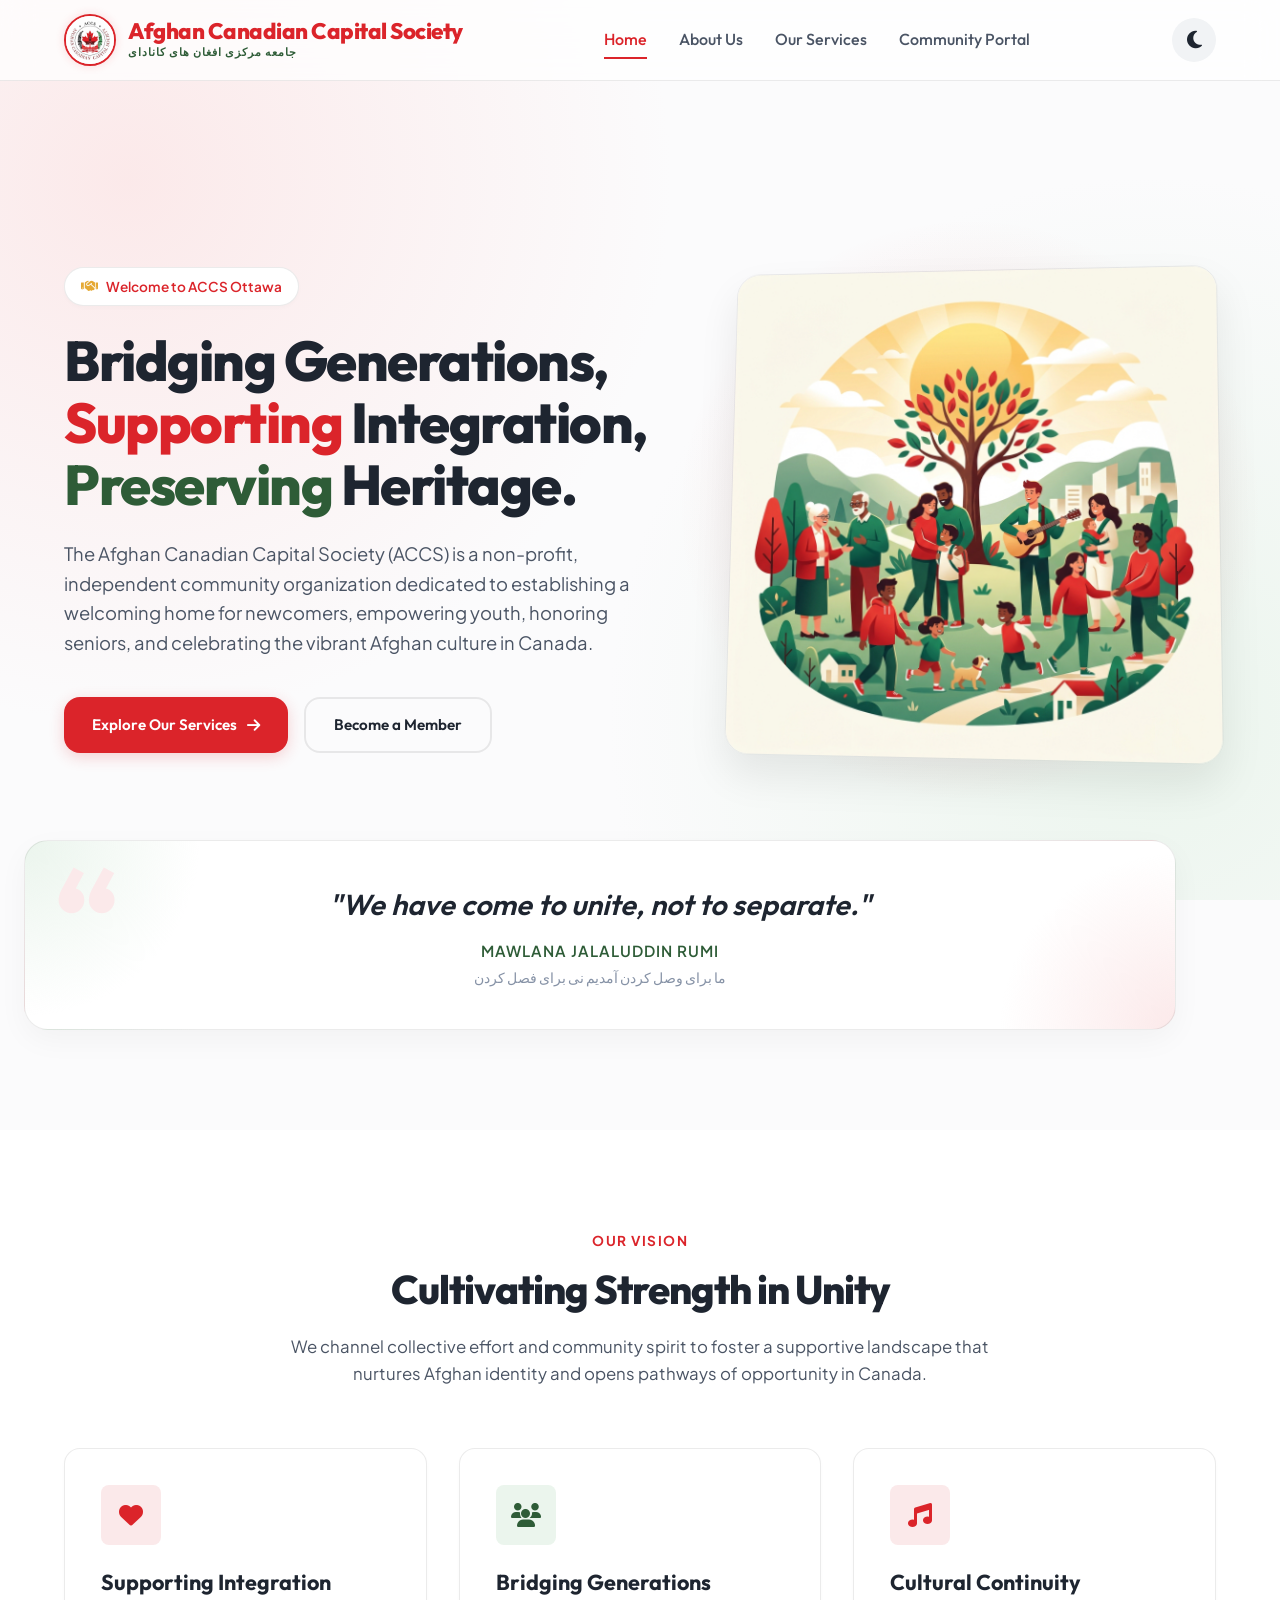
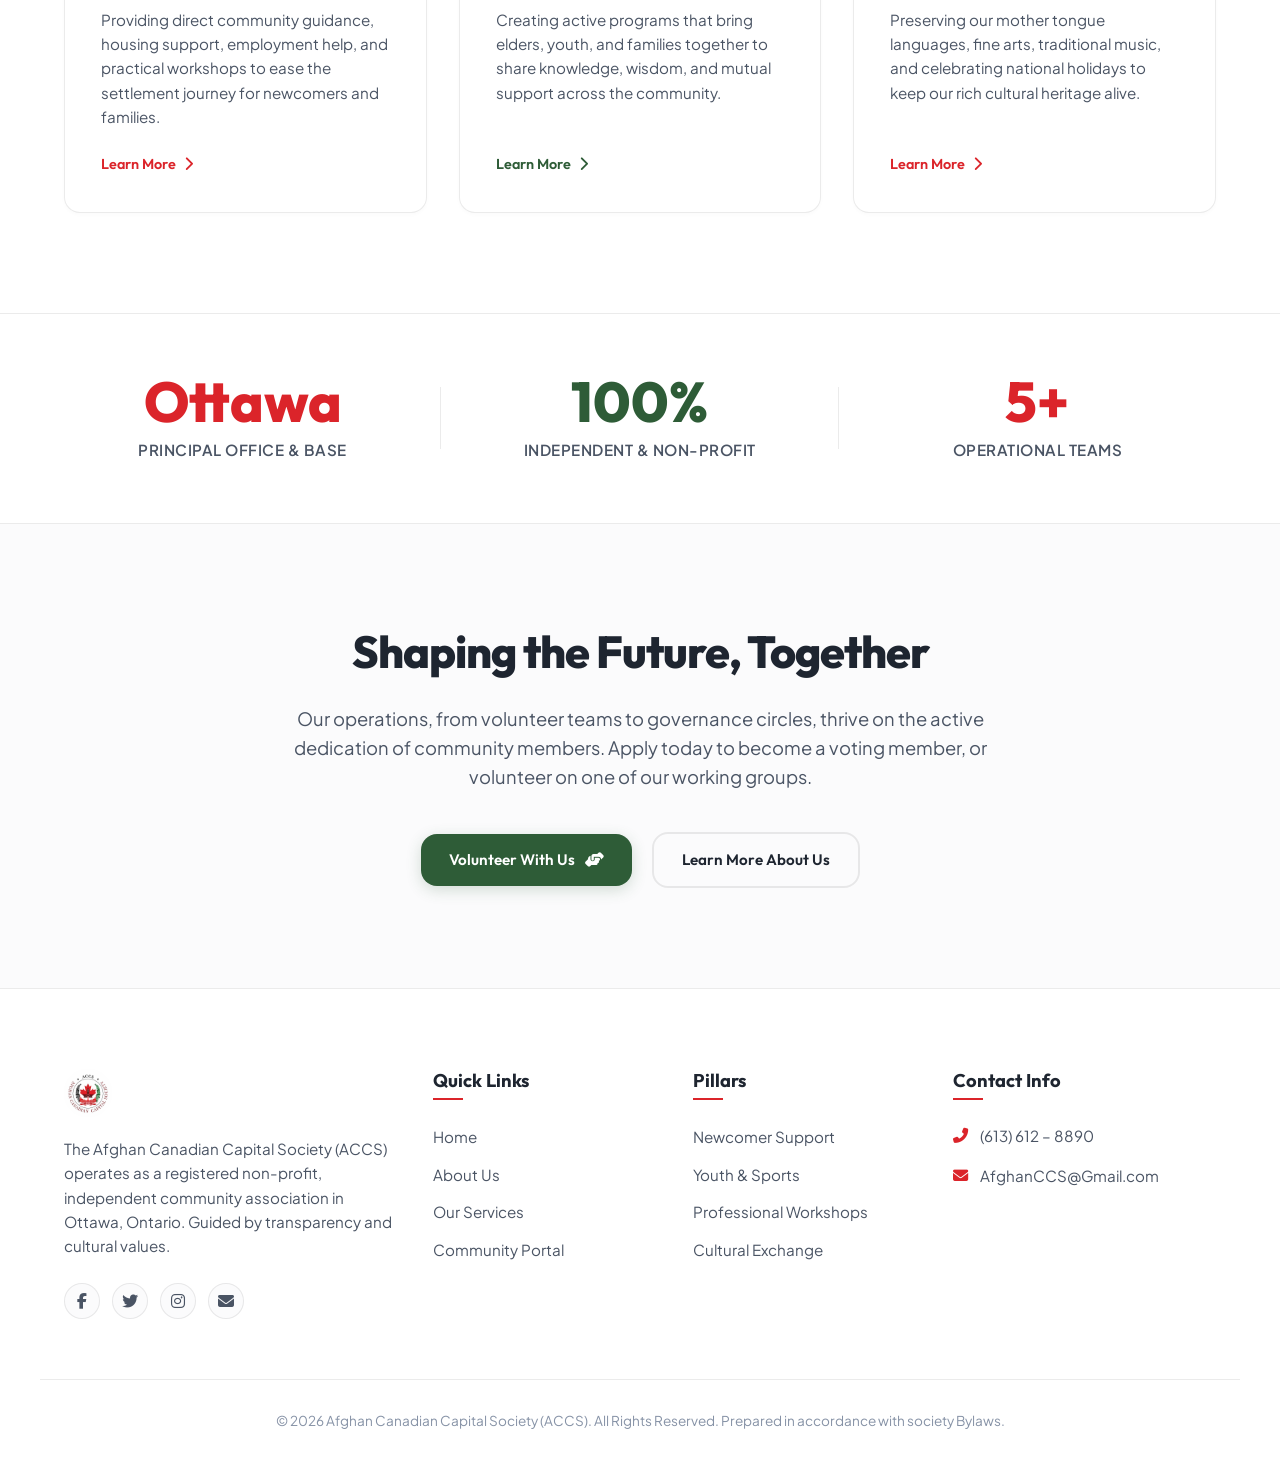
==== commit 0f9579db: "Update index.html" ====
--- a/index.html
+++ b/index.html
@@ -18,8 +18,8 @@
       <a href="index.html" class="logo-wrapper" id="nav-logo-link">
         <img src="assets/logo.jpg" alt="ACCS Logo" id="header-logo-img">
         <div class="logo-text">
-          <span class="logo-title">ACCS</span>
-          <span class="logo-subtitle">Capital Society</span>
+          <span class="logo-title">Afghan Canadian Capital Society </span>
+          <span class="logo-subtitle">جامعه مرکزی افغان های کانادای</span>
         </div>
       </a>
       
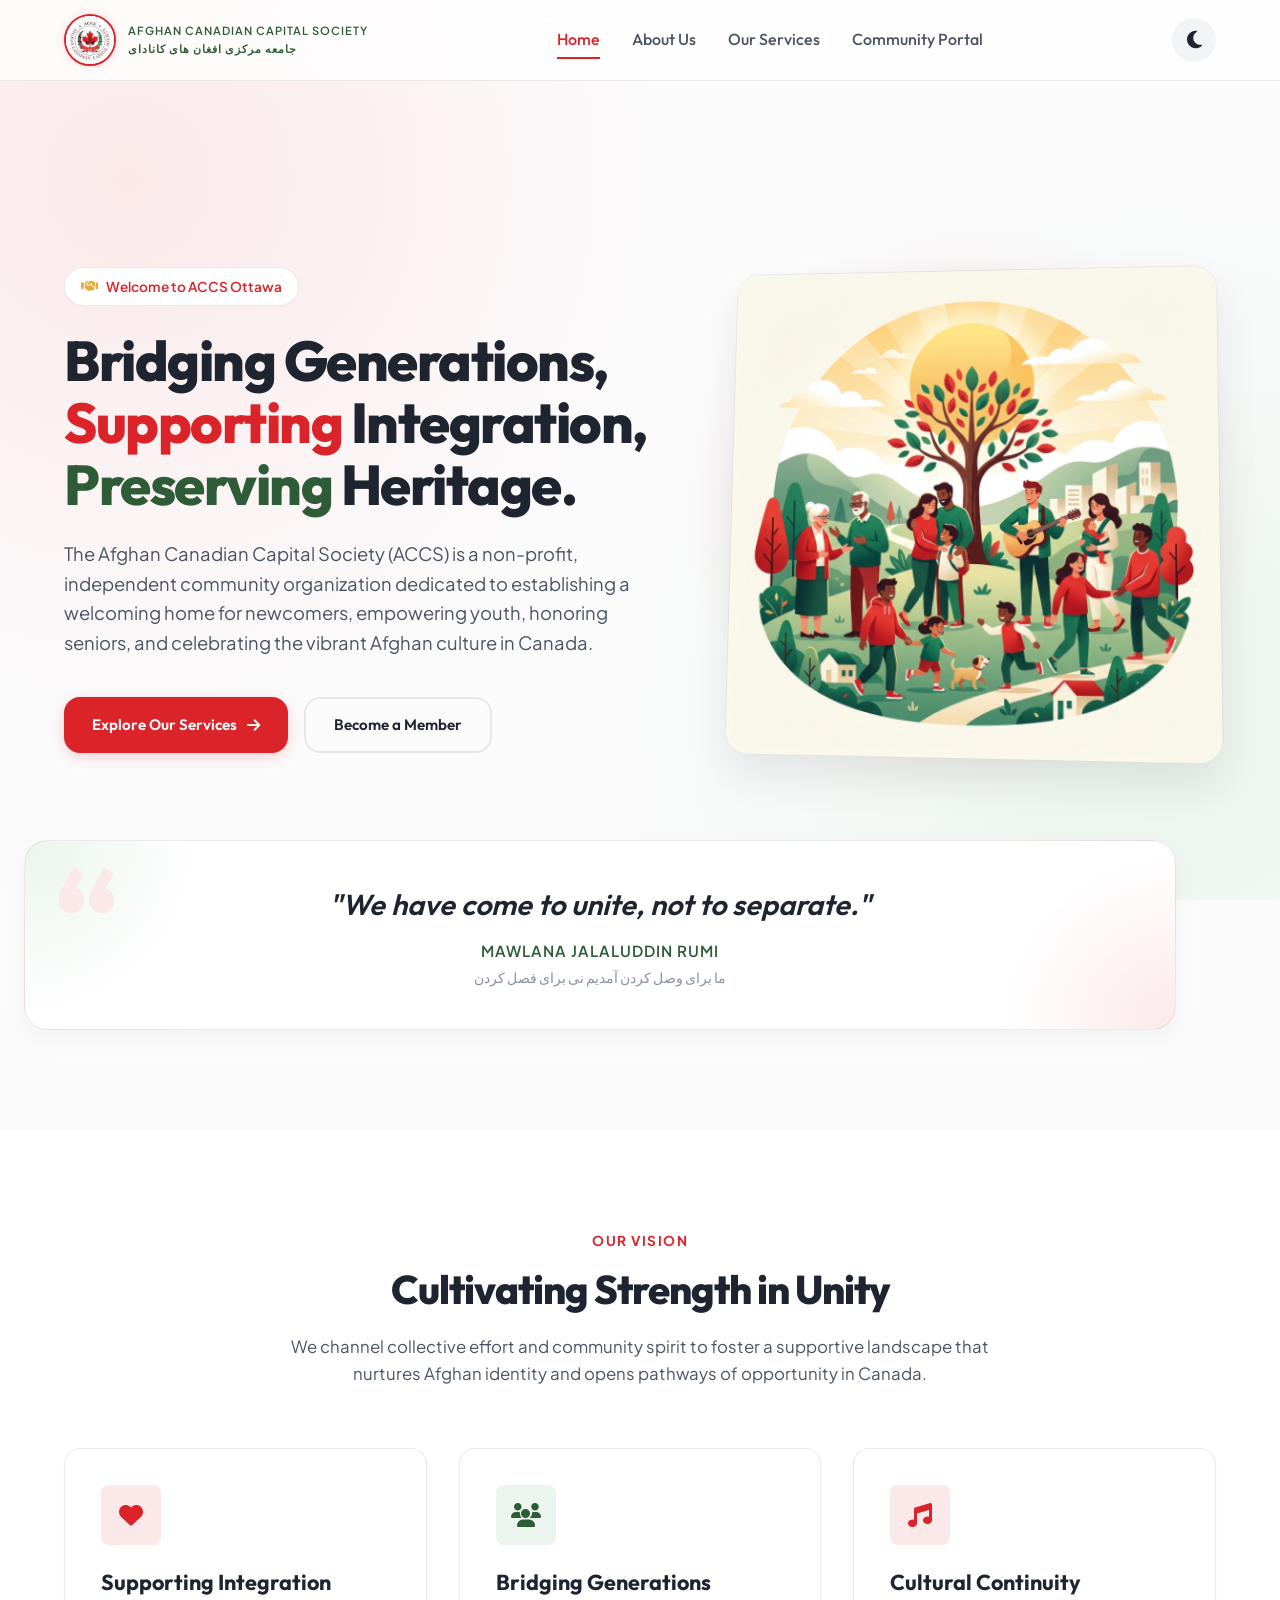
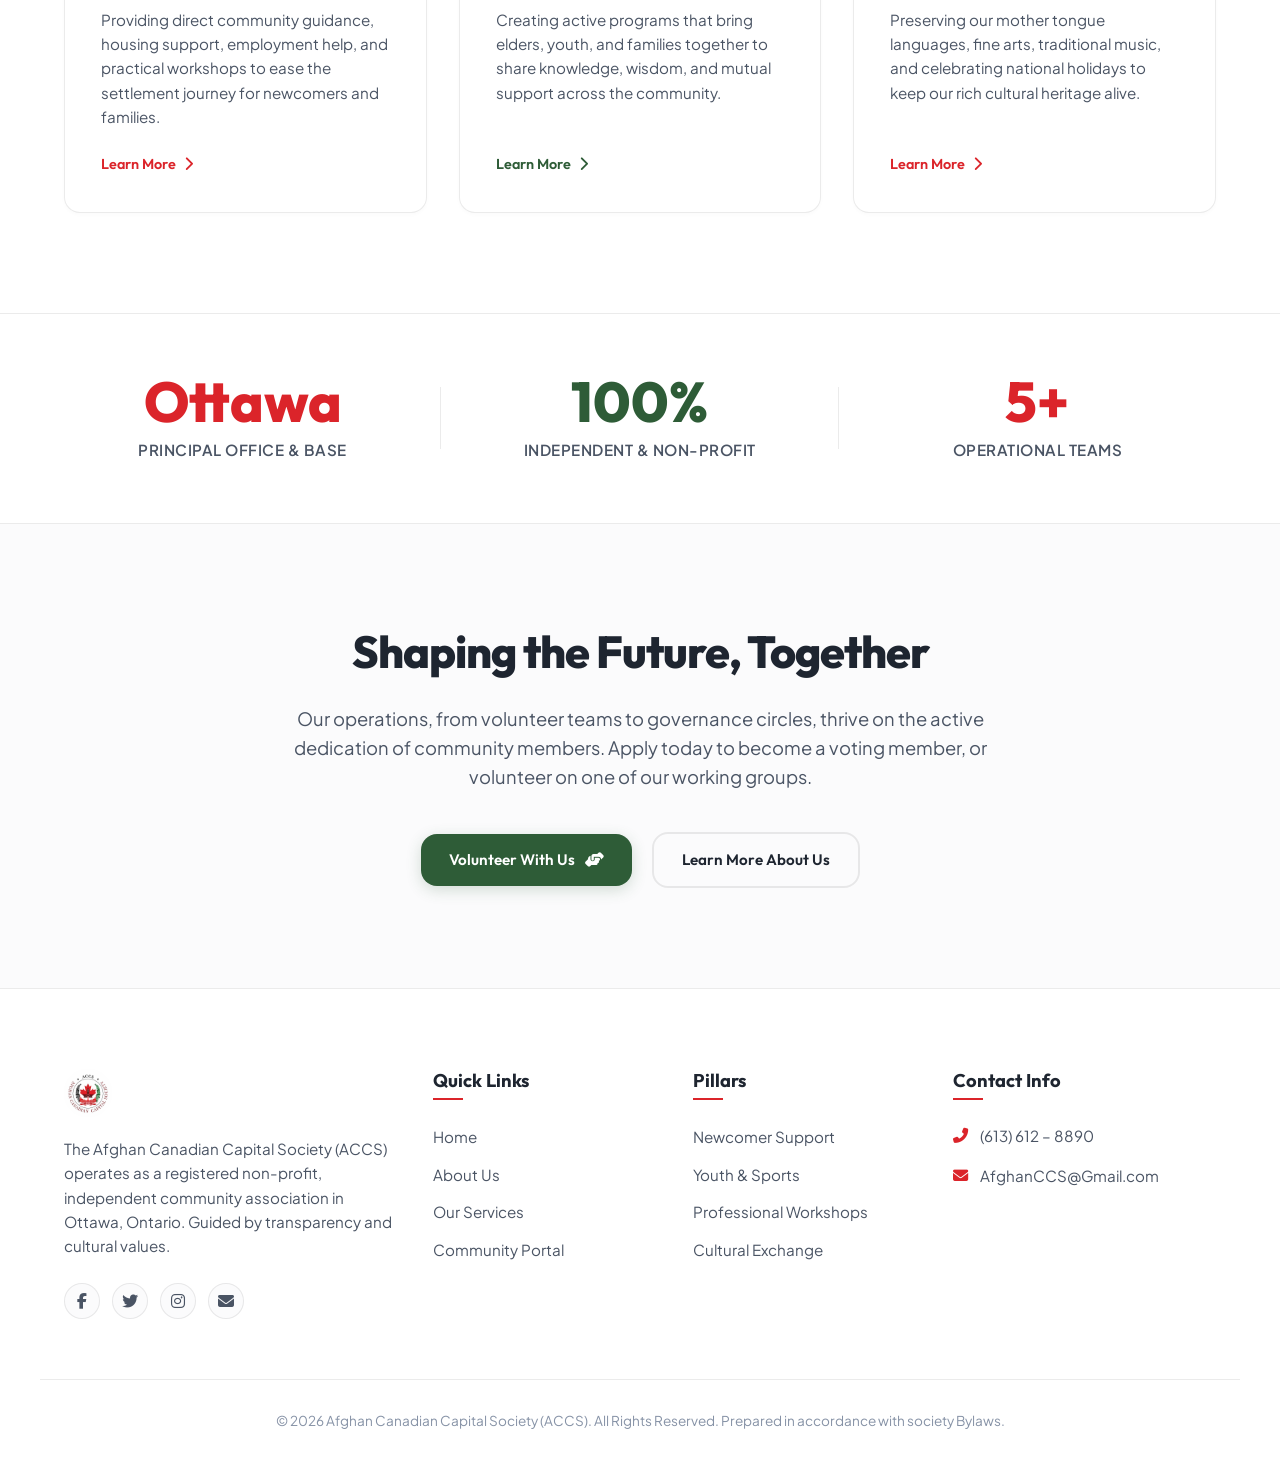
==== commit 411be2b7: "Update index.html" ====
--- a/index.html
+++ b/index.html
@@ -18,7 +18,7 @@
       <a href="index.html" class="logo-wrapper" id="nav-logo-link">
         <img src="assets/logo.jpg" alt="ACCS Logo" id="header-logo-img">
         <div class="logo-text">
-          <span class="logo-title">Afghan Canadian Capital Society </span>
+          <span class="logo-subtitle">Afghan Canadian Capital Society </span>
           <span class="logo-subtitle">جامعه مرکزی افغان های کانادای</span>
         </div>
       </a>
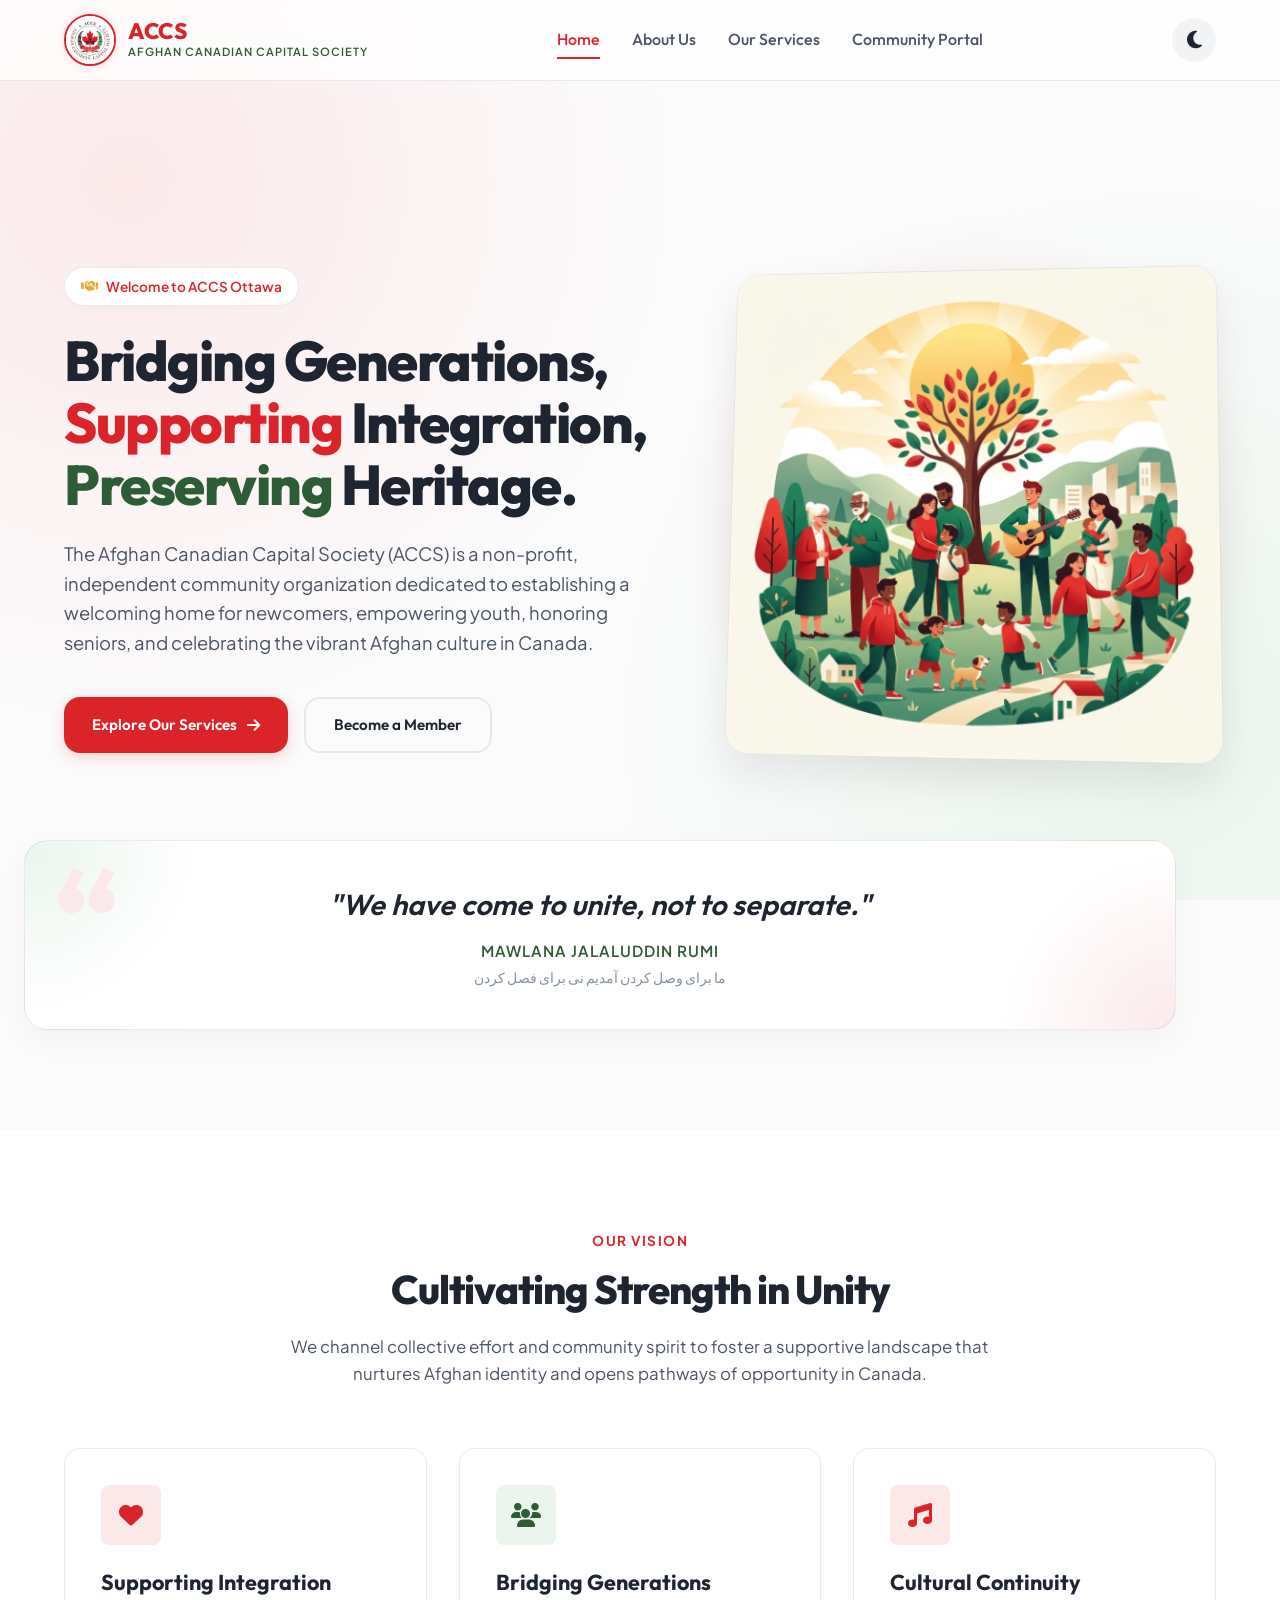
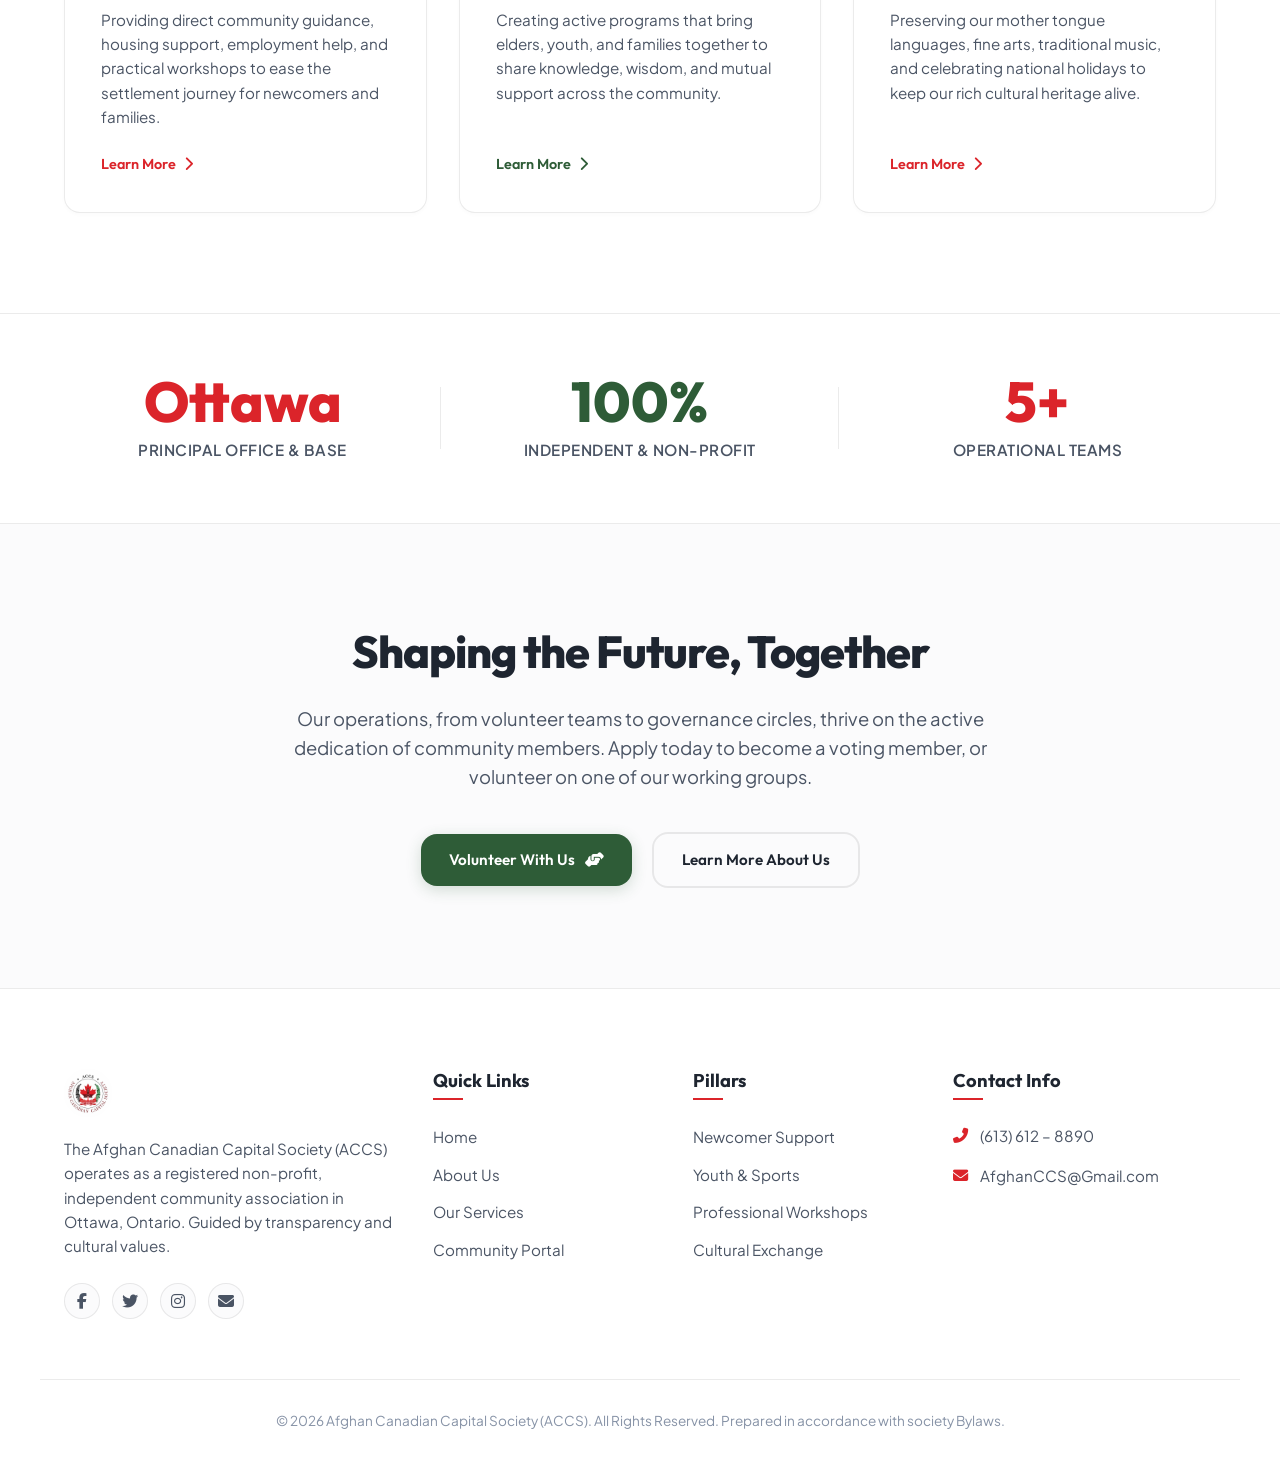
==== commit 6b713152: "Update index.html" ====
--- a/index.html
+++ b/index.html
@@ -18,8 +18,8 @@
       <a href="index.html" class="logo-wrapper" id="nav-logo-link">
         <img src="assets/logo.jpg" alt="ACCS Logo" id="header-logo-img">
         <div class="logo-text">
-          <span class="logo-subtitle">Afghan Canadian Capital Society </span>
-          <span class="logo-subtitle">جامعه مرکزی افغان های کانادای</span>
+          <span class="logo-title">ACCS</span>
+          <span class="logo-subtitle">Afghan Canadian Capital Society</span>
         </div>
       </a>
       
